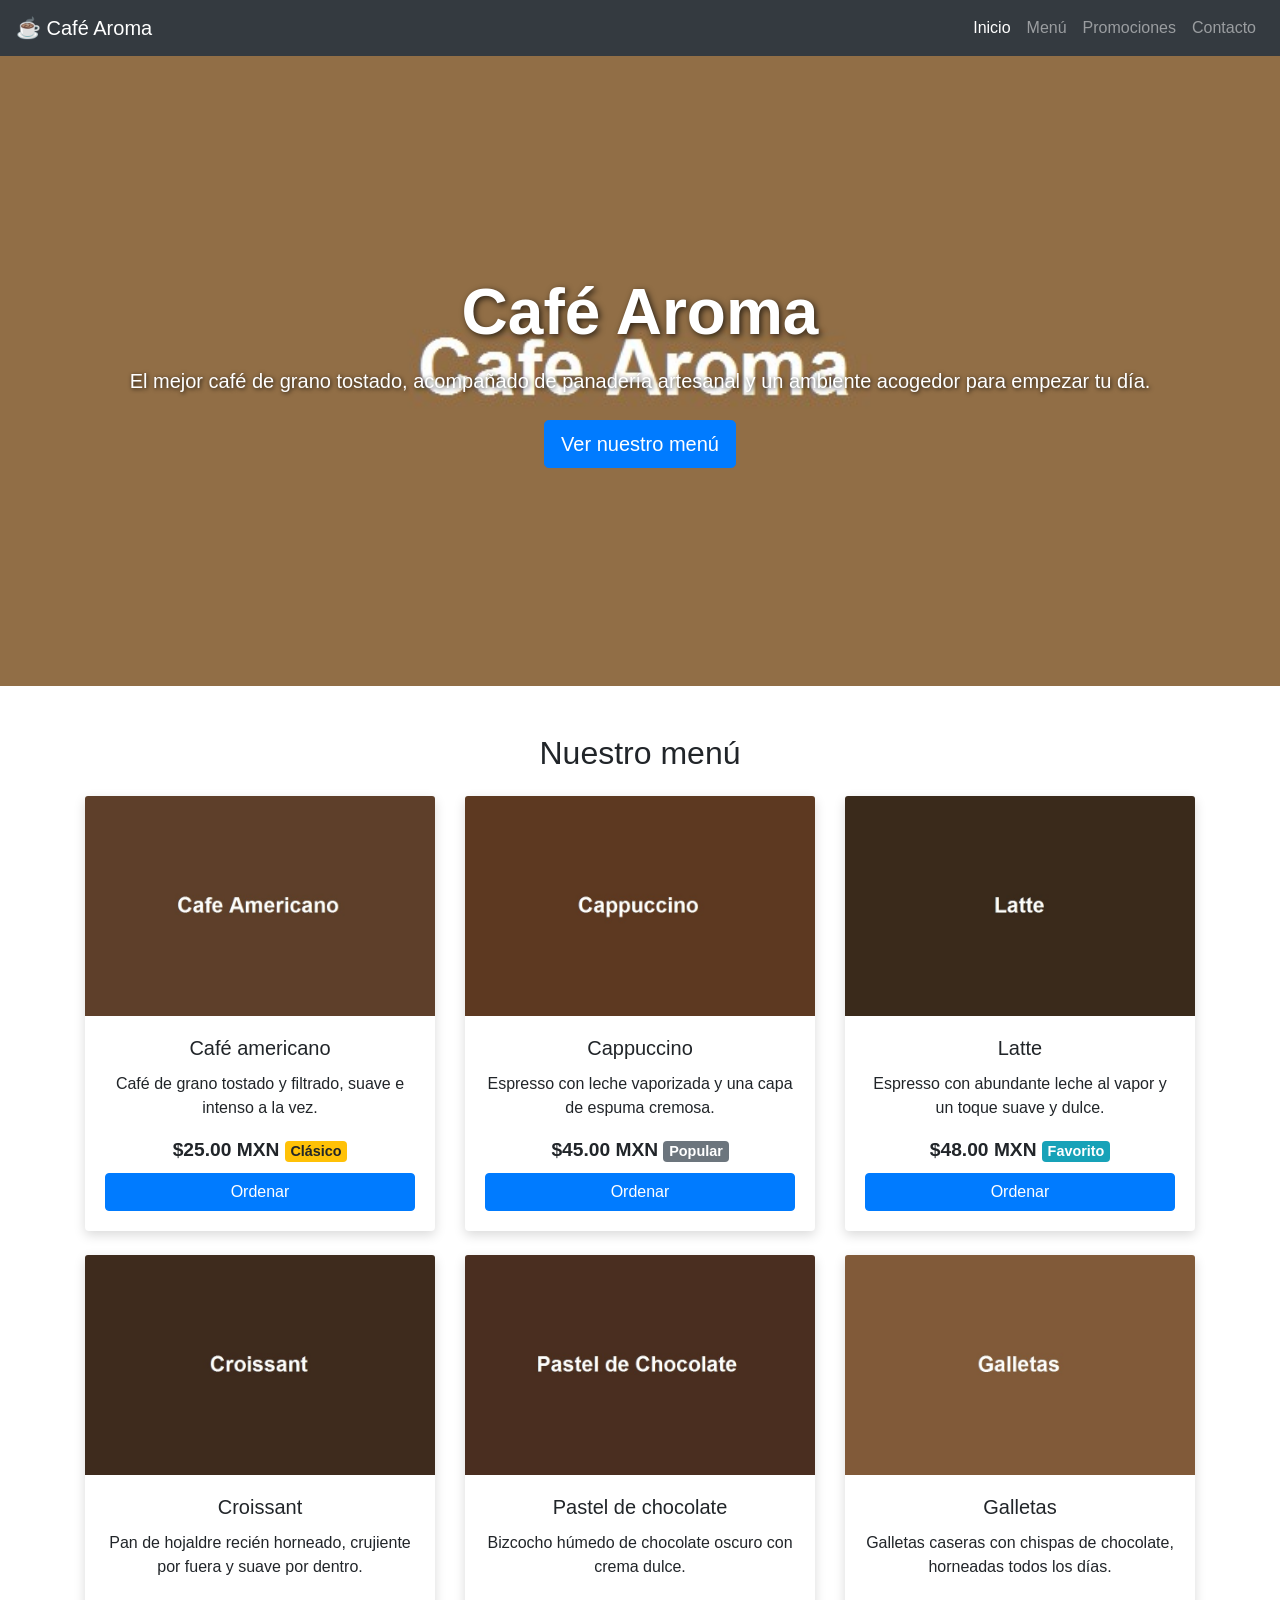
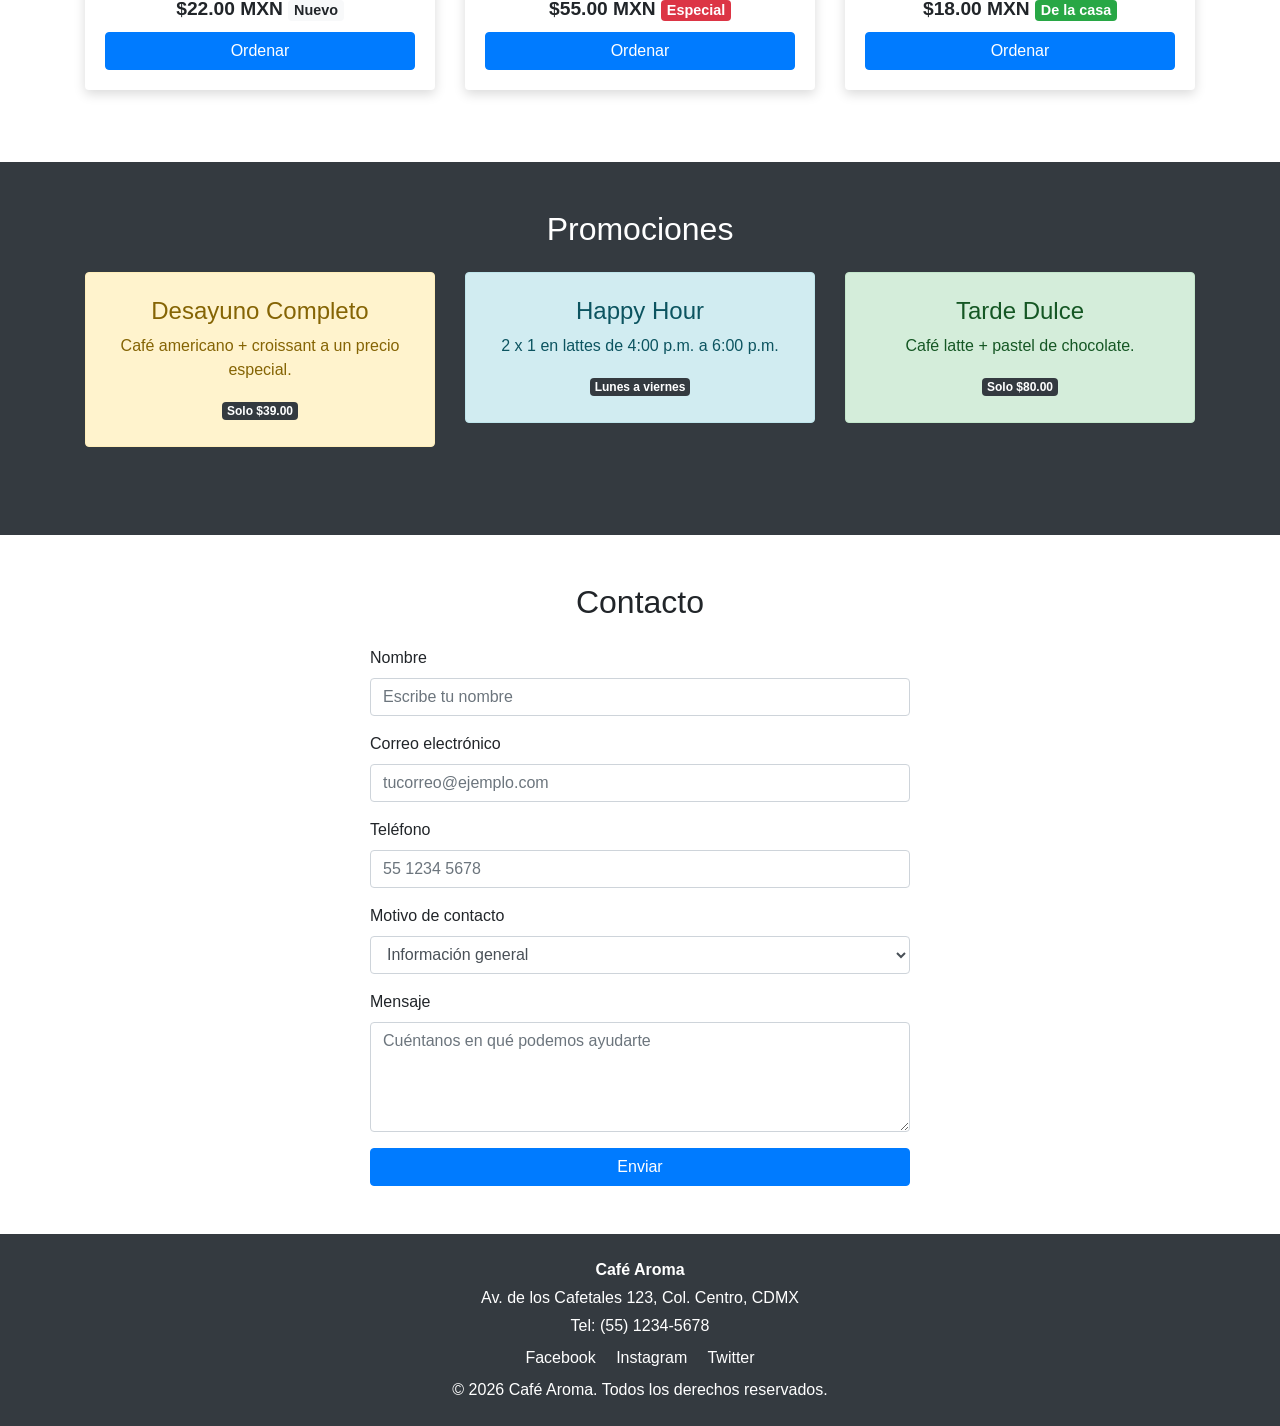
==== cafeteria/index.html @ 2733dc39 "Proyecto Cafeteria Aroma: pagina web con Bootstrap 4" ====
<!DOCTYPE html>
<html lang="es">
<head>
    <meta charset="UTF-8">
    <meta name="viewport" content="width=device-width, initial-scale=1.0">
    <title>Café Aroma</title>
    <link rel="stylesheet" href="https://stackpath.bootstrapcdn.com/bootstrap/4.5.2/css/bootstrap.min.css">
    <link rel="stylesheet" href="css/estilos.css">
</head>
<body>

    <!-- Barra de navegación -->
    <nav class="navbar navbar-expand-lg navbar-dark bg-dark">
        <a class="navbar-brand" href="#inicio">☕ Café Aroma</a>
        <button class="navbar-toggler" type="button" data-toggle="collapse" data-target="#menuNavegacion"
            aria-controls="menuNavegacion" aria-expanded="false" aria-label="Alternar navegación">
            <span class="navbar-toggler-icon"></span>
        </button>
        <div class="collapse navbar-collapse" id="menuNavegacion">
            <ul class="navbar-nav ml-auto">
                <li class="nav-item active">
                    <a class="nav-link" href="#inicio">Inicio</a>
                </li>
                <li class="nav-item">
                    <a class="nav-link" href="#menu">Menú</a>
                </li>
                <li class="nav-item">
                    <a class="nav-link" href="#promociones">Promociones</a>
                </li>
                <li class="nav-item">
                    <a class="nav-link" href="#contacto">Contacto</a>
                </li>
            </ul>
        </div>
    </nav>

    <!-- Sección principal -->
    <header id="inicio" class="portada d-flex align-items-center text-center">
        <div class="container">
            <div class="row">
                <div class="col-12">
                    <h1 class="text-white">Café Aroma</h1>
                    <p class="lead text-white mt-3 mb-4">
                        El mejor café de grano tostado, acompañado de panadería artesanal
                        y un ambiente acogedor para empezar tu día.
                    </p>
                    <a href="#menu" class="btn btn-primary btn-lg">Ver nuestro menú</a>
                </div>
            </div>
        </div>
    </header>

    <!-- Nuestro menú -->
    <section id="menu" class="py-5">
        <div class="container">
            <h2 class="text-center mb-4">Nuestro menú</h2>
            <div class="row">

                <div class="col-md-6 col-lg-4 mb-4">
                    <div class="card h-100">
                        <img src="img/cafe.jpg" class="card-img-top" alt="Café americano">
                        <div class="card-body text-center">
                            <h5 class="card-title">Café americano</h5>
                            <p class="card-text">Café de grano tostado y filtrado, suave e intenso a la vez.</p>
                            <p class="precio">$25.00 MXN <span class="badge badge-warning">Clásico</span></p>
                            <button class="btn btn-primary btn-block">Ordenar</button>
                        </div>
                    </div>
                </div>

                <div class="col-md-6 col-lg-4 mb-4">
                    <div class="card h-100">
                        <img src="img/cappuccino.jpg" class="card-img-top" alt="Cappuccino">
                        <div class="card-body text-center">
                            <h5 class="card-title">Cappuccino</h5>
                            <p class="card-text">Espresso con leche vaporizada y una capa de espuma cremosa.</p>
                            <p class="precio">$45.00 MXN <span class="badge badge-secondary">Popular</span></p>
                            <button class="btn btn-primary btn-block">Ordenar</button>
                        </div>
                    </div>
                </div>

                <div class="col-md-6 col-lg-4 mb-4">
                    <div class="card h-100">
                        <img src="img/latte.jpg" class="card-img-top" alt="Latte">
                        <div class="card-body text-center">
                            <h5 class="card-title">Latte</h5>
                            <p class="card-text">Espresso con abundante leche al vapor y un toque suave y dulce.</p>
                            <p class="precio">$48.00 MXN <span class="badge badge-info">Favorito</span></p>
                            <button class="btn btn-primary btn-block">Ordenar</button>
                        </div>
                    </div>
                </div>

                <div class="col-md-6 col-lg-4 mb-4">
                    <div class="card h-100">
                        <img src="img/croissant.jpg" class="card-img-top" alt="Croissant">
                        <div class="card-body text-center">
                            <h5 class="card-title">Croissant</h5>
                            <p class="card-text">Pan de hojaldre recién horneado, crujiente por fuera y suave por dentro.</p>
                            <p class="precio">$22.00 MXN <span class="badge badge-light">Nuevo</span></p>
                            <button class="btn btn-primary btn-block">Ordenar</button>
                        </div>
                    </div>
                </div>

                <div class="col-md-6 col-lg-4 mb-4">
                    <div class="card h-100">
                        <img src="img/pastel.jpg" class="card-img-top" alt="Pastel de chocolate">
                        <div class="card-body text-center">
                            <h5 class="card-title">Pastel de chocolate</h5>
                            <p class="card-text">Bizcocho húmedo de chocolate oscuro con crema dulce.</p>
                            <p class="precio">$55.00 MXN <span class="badge badge-danger">Especial</span></p>
                            <button class="btn btn-primary btn-block">Ordenar</button>
                        </div>
                    </div>
                </div>

                <div class="col-md-6 col-lg-4 mb-4">
                    <div class="card h-100">
                        <img src="img/galletas.jpg" class="card-img-top" alt="Galletas">
                        <div class="card-body text-center">
                            <h5 class="card-title">Galletas</h5>
                            <p class="card-text">Galletas caseras con chispas de chocolate, horneadas todos los días.</p>
                            <p class="precio">$18.00 MXN <span class="badge badge-success">De la casa</span></p>
                            <button class="btn btn-primary btn-block">Ordenar</button>
                        </div>
                    </div>
                </div>

            </div>
        </div>
    </section>

    <!-- Promociones -->
    <section id="promociones" class="py-5 bg-dark text-white">
        <div class="container">
            <h2 class="text-center mb-4">Promociones</h2>
            <div class="row text-center">

                <div class="col-md-4 mb-4">
                    <div class="alert alert-warning p-4">
                        <h4 class="alert-heading">Desayuno Completo</h4>
                        <p>Café americano + croissant a un precio especial.</p>
                        <span class="badge badge-dark">Solo $39.00</span>
                    </div>
                </div>

                <div class="col-md-4 mb-4">
                    <div class="alert alert-info p-4">
                        <h4 class="alert-heading">Happy Hour</h4>
                        <p>2 x 1 en lattes de 4:00 p.m. a 6:00 p.m.</p>
                        <span class="badge badge-dark">Lunes a viernes</span>
                    </div>
                </div>

                <div class="col-md-4 mb-4">
                    <div class="alert alert-success p-4">
                        <h4 class="alert-heading">Tarde Dulce</h4>
                        <p>Café latte + pastel de chocolate.</p>
                        <span class="badge badge-dark">Solo $80.00</span>
                    </div>
                </div>

            </div>
        </div>
    </section>

    <!-- Formulario de contacto -->
    <section id="contacto" class="py-5">
        <div class="container">
            <h2 class="text-center mb-4">Contacto</h2>
            <div class="row justify-content-center">
                <div class="col-md-8 col-lg-6">
                    <form>
                        <div class="form-group">
                            <label for="nombre">Nombre</label>
                            <input type="text" class="form-control" id="nombre" placeholder="Escribe tu nombre">
                        </div>
                        <div class="form-group">
                            <label for="correo">Correo electrónico</label>
                            <input type="email" class="form-control" id="correo" placeholder="tucorreo@ejemplo.com">
                        </div>
                        <div class="form-group">
                            <label for="telefono">Teléfono</label>
                            <input type="tel" class="form-control" id="telefono" placeholder="55 1234 5678">
                        </div>
                        <div class="form-group">
                            <label for="motivo">Motivo de contacto</label>
                            <select class="form-control" id="motivo">
                                <option>Información general</option>
                                <option>Reservaciones</option>
                                <option>Eventos privados</option>
                                <option>Sugerencias</option>
                            </select>
                        </div>
                        <div class="form-group">
                            <label for="mensaje">Mensaje</label>
                            <textarea class="form-control" id="mensaje" rows="4"
                                placeholder="Cuéntanos en qué podemos ayudarte"></textarea>
                        </div>
                        <button type="submit" class="btn btn-primary btn-block">Enviar</button>
                    </form>
                </div>
            </div>
        </div>
    </section>

    <!-- Pie de página -->
    <footer class="bg-dark text-white text-center py-4">
        <div class="container">
            <p class="mb-1"><strong>Café Aroma</strong></p>
            <p class="mb-1">Av. de los Cafetales 123, Col. Centro, CDMX</p>
            <p class="mb-2">Tel: (55) 1234-5678</p>
            <p class="mb-2">
                <a href="#" class="text-white mr-3">Facebook</a>
                <a href="#" class="text-white mr-3">Instagram</a>
                <a href="#" class="text-white">Twitter</a>
            </p>
            <p class="mb-0">&copy; 2026 Café Aroma. Todos los derechos reservados.</p>
        </div>
    </footer>

    <script src="https://code.jquery.com/jquery-3.5.1.slim.min.js"></script>
    <script src="https://cdn.jsdelivr.net/npm/popper.js@1.16.1/dist/umd/popper.min.js"></script>
    <script src="https://stackpath.bootstrapcdn.com/bootstrap/4.5.2/js/bootstrap.min.js"></script>
</body>
</html>
---- cafeteria/css/estilos.css ----
/* Estilos personalizados - Café Aroma */

html {
    scroll-padding-top: 70px;
}

body {
    font-family: 'Segoe UI', Arial, sans-serif;
}

/* Portada */
.portada {
    background: url('../img/portada.jpg') center center / cover no-repeat;
    min-height: 70vh;
}

.portada h1 {
    font-size: 4rem;
    font-weight: bold;
    text-shadow: 2px 2px 6px rgba(0, 0, 0, 0.7);
}

.portada p {
    text-shadow: 1px 1px 4px rgba(0, 0, 0, 0.8);
}

/* Tarjetas del menú */
.card {
    border: none;
    box-shadow: 0 4px 12px rgba(0, 0, 0, 0.15);
    transition: transform 0.2s ease;
}

.card:hover {
    transform: translateY(-5px);
}

.card-img-top {
    height: 220px;
    object-fit: cover;
}

.precio {
    font-size: 1.2rem;
    font-weight: bold;
    margin-bottom: 0.5rem;
}
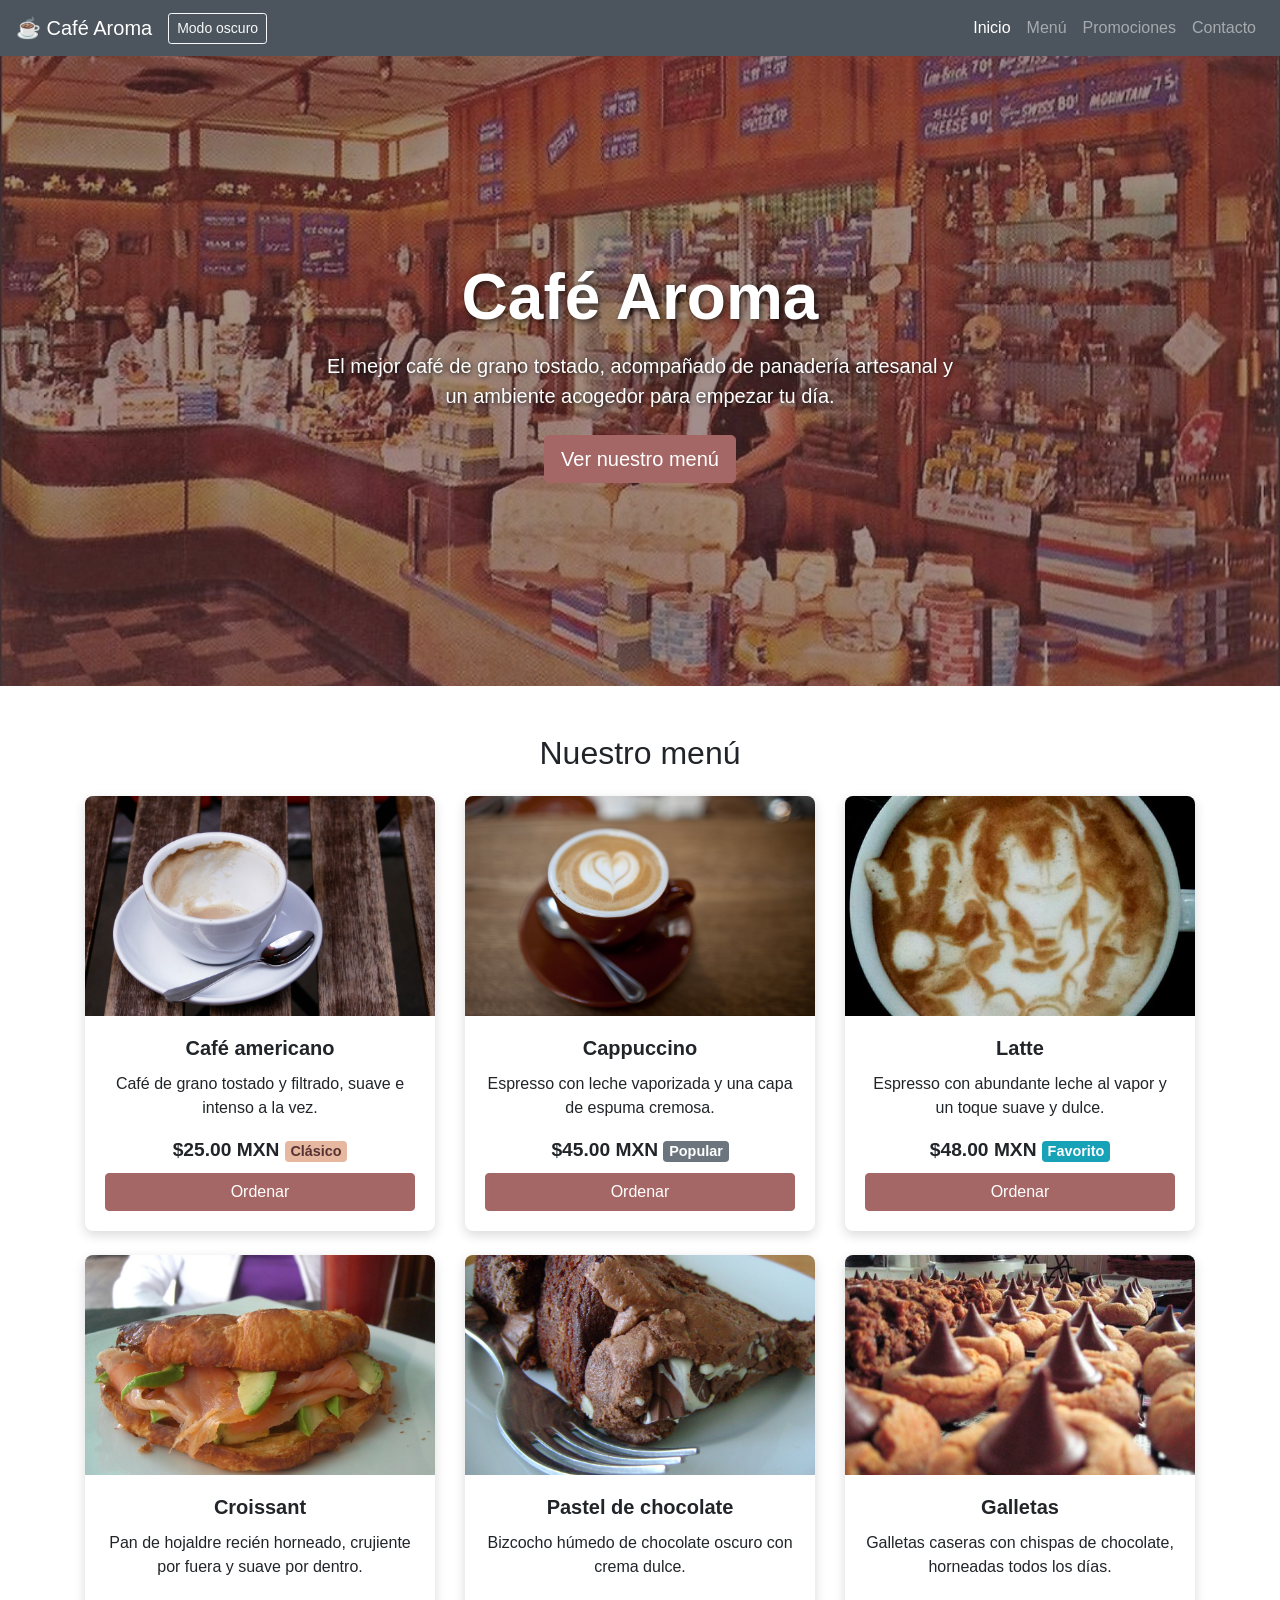
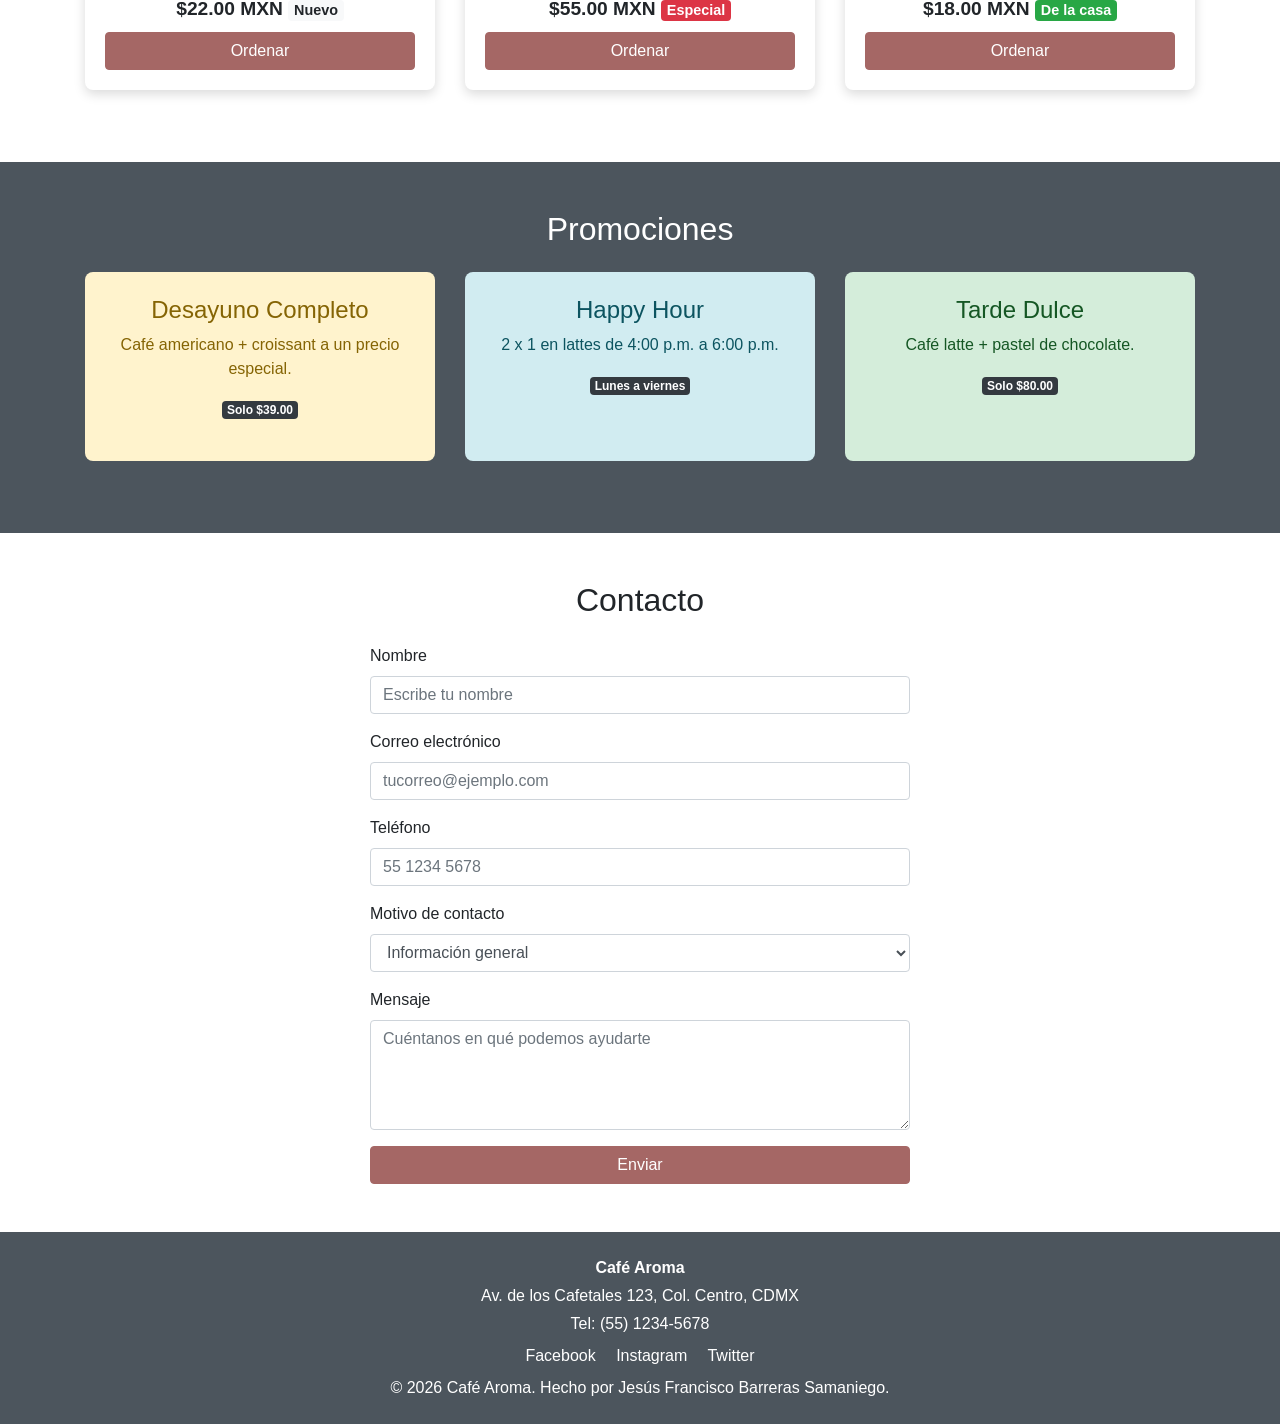
==== commit eb5b29af: "Restaura carpeta cafeteria/ con outputDirectory de Vercel y garantiza 1 columna en movil (col-12)" ====
--- a/cafeteria/index.html
+++ b/cafeteria/index.html
@@ -6,16 +6,29 @@
     <title>Café Aroma</title>
     <link rel="stylesheet" href="https://stackpath.bootstrapcdn.com/bootstrap/4.5.2/css/bootstrap.min.css">
     <link rel="stylesheet" href="css/estilos.css">
+    <script>
+        (function () {
+            var tema = localStorage.getItem('tema');
+            if (tema === 'oscuro' || (!tema && window.matchMedia('(prefers-color-scheme: dark)').matches)) {
+                document.documentElement.setAttribute('data-tema', 'oscuro');
+            } else {
+                document.documentElement.setAttribute('data-tema', 'claro');
+            }
+        })();
+    </script>
 </head>
 <body>
 
     <!-- Barra de navegación -->
     <nav class="navbar navbar-expand-lg navbar-dark bg-dark">
         <a class="navbar-brand" href="#inicio">☕ Café Aroma</a>
-        <button class="navbar-toggler" type="button" data-toggle="collapse" data-target="#menuNavegacion"
-            aria-controls="menuNavegacion" aria-expanded="false" aria-label="Alternar navegación">
-            <span class="navbar-toggler-icon"></span>
-        </button>
+        <div class="d-flex align-items-center ml-auto">
+            <button class="btn btn-sm btn-outline-light mr-2" id="btnTema" type="button">Modo oscuro</button>
+            <button class="navbar-toggler" type="button" data-toggle="collapse" data-target="#menuNavegacion"
+                aria-controls="menuNavegacion" aria-expanded="false" aria-label="Alternar navegación">
+                <span class="navbar-toggler-icon"></span>
+            </button>
+        </div>
         <div class="collapse navbar-collapse" id="menuNavegacion">
             <ul class="navbar-nav ml-auto">
                 <li class="nav-item active">
@@ -56,7 +69,7 @@
             <h2 class="text-center mb-4">Nuestro menú</h2>
             <div class="row">
 
-                <div class="col-md-6 col-lg-4 mb-4">
+                <div class="col-12 col-md-6 col-lg-4 mb-4">
                     <div class="card h-100">
                         <img src="img/cafe.jpg" class="card-img-top" alt="Café americano">
                         <div class="card-body text-center">
@@ -68,7 +81,7 @@
                     </div>
                 </div>
 
-                <div class="col-md-6 col-lg-4 mb-4">
+                <div class="col-12 col-md-6 col-lg-4 mb-4">
                     <div class="card h-100">
                         <img src="img/cappuccino.jpg" class="card-img-top" alt="Cappuccino">
                         <div class="card-body text-center">
@@ -80,7 +93,7 @@
                     </div>
                 </div>
 
-                <div class="col-md-6 col-lg-4 mb-4">
+                <div class="col-12 col-md-6 col-lg-4 mb-4">
                     <div class="card h-100">
                         <img src="img/latte.jpg" class="card-img-top" alt="Latte">
                         <div class="card-body text-center">
@@ -92,7 +105,7 @@
                     </div>
                 </div>
 
-                <div class="col-md-6 col-lg-4 mb-4">
+                <div class="col-12 col-md-6 col-lg-4 mb-4">
                     <div class="card h-100">
                         <img src="img/croissant.jpg" class="card-img-top" alt="Croissant">
                         <div class="card-body text-center">
@@ -104,7 +117,7 @@
                     </div>
                 </div>
 
-                <div class="col-md-6 col-lg-4 mb-4">
+                <div class="col-12 col-md-6 col-lg-4 mb-4">
                     <div class="card h-100">
                         <img src="img/pastel.jpg" class="card-img-top" alt="Pastel de chocolate">
                         <div class="card-body text-center">
@@ -116,7 +129,7 @@
                     </div>
                 </div>
 
-                <div class="col-md-6 col-lg-4 mb-4">
+                <div class="col-12 col-md-6 col-lg-4 mb-4">
                     <div class="card h-100">
                         <img src="img/galletas.jpg" class="card-img-top" alt="Galletas">
                         <div class="card-body text-center">
@@ -138,7 +151,7 @@
             <h2 class="text-center mb-4">Promociones</h2>
             <div class="row text-center">
 
-                <div class="col-md-4 mb-4">
+                <div class="col-12 col-md-4 mb-4">
                     <div class="alert alert-warning p-4">
                         <h4 class="alert-heading">Desayuno Completo</h4>
                         <p>Café americano + croissant a un precio especial.</p>
@@ -146,7 +159,7 @@
                     </div>
                 </div>
 
-                <div class="col-md-4 mb-4">
+                <div class="col-12 col-md-4 mb-4">
                     <div class="alert alert-info p-4">
                         <h4 class="alert-heading">Happy Hour</h4>
                         <p>2 x 1 en lattes de 4:00 p.m. a 6:00 p.m.</p>
@@ -154,7 +167,7 @@
                     </div>
                 </div>
 
-                <div class="col-md-4 mb-4">
+                <div class="col-12 col-md-4 mb-4">
                     <div class="alert alert-success p-4">
                         <h4 class="alert-heading">Tarde Dulce</h4>
                         <p>Café latte + pastel de chocolate.</p>
@@ -171,7 +184,7 @@
         <div class="container">
             <h2 class="text-center mb-4">Contacto</h2>
             <div class="row justify-content-center">
-                <div class="col-md-8 col-lg-6">
+                <div class="col-12 col-md-8 col-lg-6">
                     <form>
                         <div class="form-group">
                             <label for="nombre">Nombre</label>
@@ -217,12 +230,27 @@
                 <a href="#" class="text-white mr-3">Instagram</a>
                 <a href="#" class="text-white">Twitter</a>
             </p>
-            <p class="mb-0">&copy; 2026 Café Aroma. Todos los derechos reservados.</p>
+            <p class="mb-0">&copy; 2026 Café Aroma. Hecho por Jesús Francisco Barreras Samaniego.</p>
         </div>
     </footer>
 
     <script src="https://code.jquery.com/jquery-3.5.1.slim.min.js"></script>
     <script src="https://cdn.jsdelivr.net/npm/popper.js@1.16.1/dist/umd/popper.min.js"></script>
     <script src="https://stackpath.bootstrapcdn.com/bootstrap/4.5.2/js/bootstrap.min.js"></script>
+    <script>
+        (function () {
+            var btn = document.getElementById('btnTema');
+            function aplicar(tema) {
+                document.documentElement.setAttribute('data-tema', tema);
+                localStorage.setItem('tema', tema);
+                btn.textContent = tema === 'oscuro' ? 'Modo claro' : 'Modo oscuro';
+            }
+            aplicar(document.documentElement.getAttribute('data-tema') || 'claro');
+            btn.addEventListener('click', function () {
+                var actual = document.documentElement.getAttribute('data-tema');
+                aplicar(actual === 'oscuro' ? 'claro' : 'oscuro');
+            });
+        })();
+    </script>
 </body>
-</html>+</html>
--- a/cafeteria/css/estilos.css
+++ b/cafeteria/css/estilos.css
@@ -10,8 +10,25 @@
 
 /* Portada */
 .portada {
+    position: relative;
     background: url('../img/portada.jpg') center center / cover no-repeat;
     min-height: 70vh;
+    overflow: hidden;
+}
+
+.portada::before {
+    content: '';
+    position: absolute;
+    top: 0;
+    left: 0;
+    right: 0;
+    bottom: 0;
+    background: rgba(0, 0, 0, 0.55);
+}
+
+.portada .container {
+    position: relative;
+    z-index: 1;
 }
 
 .portada h1 {
@@ -21,12 +38,17 @@
 }
 
 .portada p {
+    max-width: 640px;
+    margin-left: auto;
+    margin-right: auto;
     text-shadow: 1px 1px 4px rgba(0, 0, 0, 0.8);
 }
 
 /* Tarjetas del menú */
 .card {
     border: none;
+    border-radius: 0.5rem;
+    overflow: hidden;
     box-shadow: 0 4px 12px rgba(0, 0, 0, 0.15);
     transition: transform 0.2s ease;
 }
@@ -36,12 +58,119 @@
 }
 
 .card-img-top {
+    width: 100%;
     height: 220px;
     object-fit: cover;
+    display: block;
+}
+
+.card-title {
+    font-weight: 600;
 }
 
 .precio {
     font-size: 1.2rem;
     font-weight: bold;
     margin-bottom: 0.5rem;
+}
+
+/* Promociones */
+.alert {
+    border: none;
+    border-radius: 0.5rem;
+    min-height: 100%;
+}
+
+/* Modo oscuro */
+body,
+.card,
+.card-body,
+.form-control {
+    transition: background-color 0.3s ease, color 0.3s ease, border-color 0.3s ease;
+}
+
+html[data-tema="oscuro"] body {
+    background-color: #121212;
+    color: #e0e0e0;
+}
+
+html[data-tema="oscuro"] .card,
+html[data-tema="oscuro"] .card-body {
+    background-color: #1e1e1e;
+    color: #e0e0e0;
+}
+
+html[data-tema="oscuro"] .card-text {
+    color: #cfcfcf;
+}
+
+html[data-tema="oscuro"] .form-control {
+    background-color: #1e1e1e;
+    color: #e0e0e0;
+    border-color: #3a3a3a;
+}
+
+html[data-tema="oscuro"] .form-control::placeholder {
+    color: #8a8a8a;
+}
+
+html[data-tema="oscuro"] .form-control:focus {
+    background-color: #1e1e1e;
+    color: #e0e0e0;
+    border-color: #007bff;
+    box-shadow: 0 0 0 0.2rem rgba(0, 123, 255, 0.25);
+}
+
+html[data-tema="oscuro"] select.form-control option {
+    background-color: #1e1e1e;
+    color: #e0e0e0;
+}
+
+html[data-tema="oscuro"] .badge-light {
+    background-color: #444;
+    color: #fff;
+}
+
+html[data-tema="oscuro"] h2,
+html[data-tema="oscuro"] h4,
+html[data-tema="oscuro"] h5,
+html[data-tema="oscuro"] label,
+html[data-tema="oscuro"] .precio {
+    color: inherit;
+}
+
+/* Paleta de colores personalizada */
+:root {
+    --color-rosa: #a56765;
+    --color-gris: #4c555d;
+    --color-durazno: #e5b89f;
+    --color-vino: #573234;
+}
+
+.btn-primary {
+    background-color: var(--color-rosa);
+    border-color: var(--color-rosa);
+}
+
+.btn-primary:hover,
+.btn-primary:focus {
+    background-color: var(--color-vino);
+    border-color: var(--color-vino);
+}
+
+.bg-dark {
+    background-color: var(--color-gris) !important;
+}
+
+.badge-warning {
+    background-color: var(--color-durazno);
+    color: var(--color-vino);
+}
+
+.portada::before {
+    background: rgba(87, 50, 52, 0.55);
+}
+
+a.text-white:hover {
+    color: var(--color-durazno) !important;
 }
